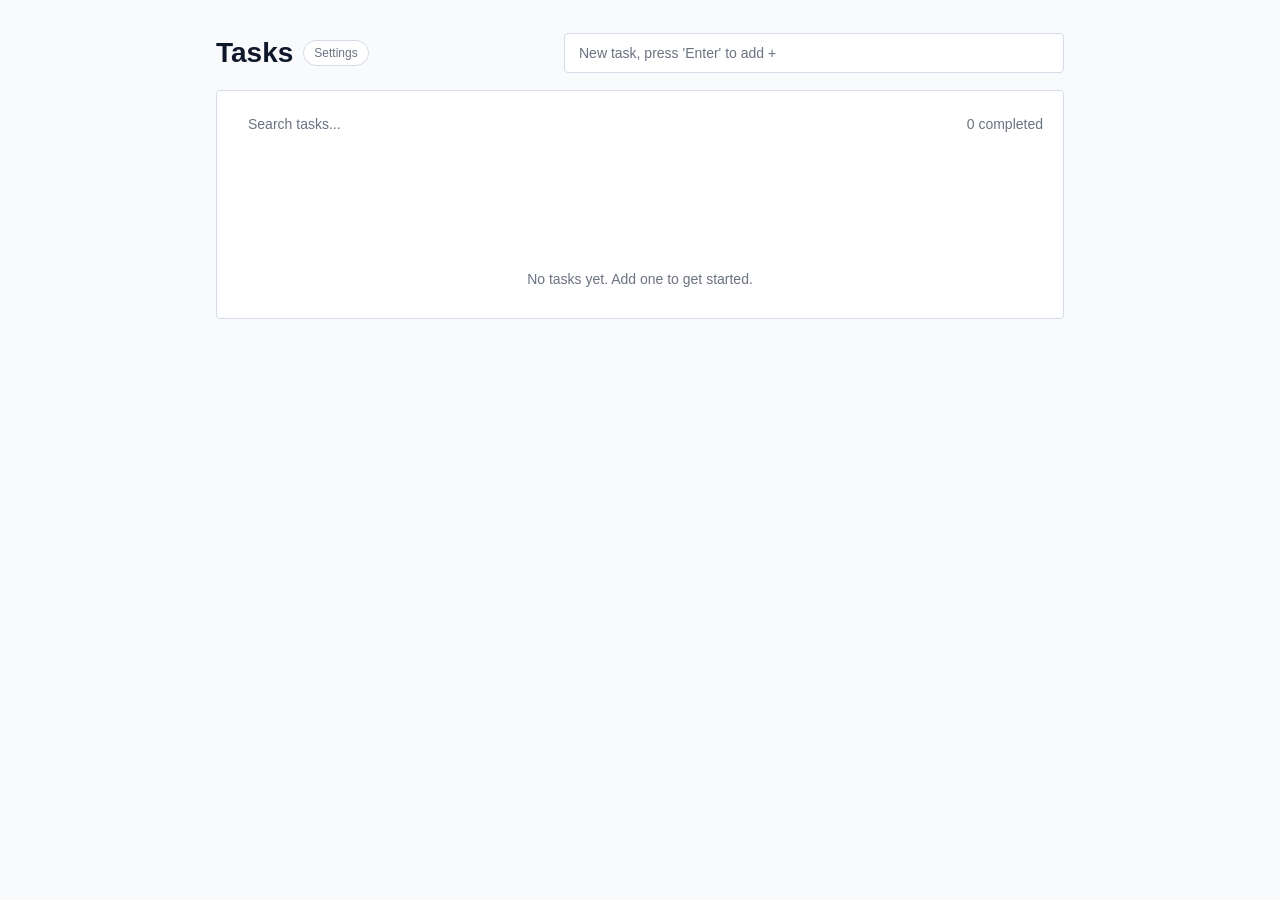
==== index.html @ 6a359b62 "Initial commit" ====
<!DOCTYPE html>
<html lang="en">
<head>
  <meta charset="UTF-8">
  <meta name="viewport" content="width=device-width, initial-scale=1.0">
<title data-i18n="title.tasks">Tasks</title>
  <link rel="icon" type="image/png" href="favicons/favicon.png">
  <link rel="stylesheet" href="styles.css">
</head>
<body>
  <div class="app">
    <header class="app-header">
      <div class="title-block">
        <h1 data-i18n="title.tasks">Tasks</h1>
        <a
          class="settings-link"
          href="settings.html"
          data-i18n="link.settings"
          data-i18n-title="link.settingsTitle"
          title="Open settings"
        >
          Settings
        </a>
      </div>
      <form id="taskForm" class="task-form header-form" autocomplete="off">
        <label
          class="visually-hidden"
          for="taskName"
          data-i18n="label.taskName"
        >
          Task name
        </label>
        <input
          id="taskName"
          name="taskName"
          type="text"
          placeholder="New task, press 'Enter' to add +"
          required
          title="Enter the name of the task and press 'Enter' to create it"
          data-i18n-placeholder="placeholder.taskName"
          data-i18n-title="title.taskNameInput"
        />
      </form>
    </header>

    <main>
      <section class="list-wrapper">
        <div class="list-header">
          <div class="list-header-actions">
            <div class="search-compact">
              <label
                class="visually-hidden"
                for="searchInput"
                data-i18n="label.search"
              >
                Search tasks
              </label>
              <div class="search-input-wrapper">
                <input
                  id="searchInput"
                  type="search"
                  placeholder="Search tasks..."
                  title="Search tasks by name and press 'Enter' to filter"
                  data-i18n-placeholder="placeholder.search"
                  data-i18n-title="title.searchInput"
                />
                <button
                  id="clearSearchBtn"
                  class="clear-search-btn"
                  type="button"
                  aria-label="Clear search"
                  title="Clear search"
                  data-i18n-aria-label="aria.clearSearch"
                  data-i18n-title="title.clearSearch"
                  style="display: none;"
                >
                  ×
                </button>
              </div>
            </div>
            <span class="stat completed" id="completedTasks">0 completed</span>
          </div>
        </div>
        <ul
          id="taskList"
          class="task-list"
          aria-label="Tasks"
          aria-live="polite"
          data-i18n-aria-label="aria.taskList"
        ></ul>
        <p
          id="emptyState"
          class="empty-state"
          data-i18n="empty.default"
        >
          No tasks yet. Add one to get started.
        </p>
      </section>
    </main>
  </div>

  <script src="translations.js" defer></script>
  <script src="additional-settings/confetti.js" defer></script>
  <script src="script.js" defer></script>
</body>
</html>
---- styles.css ----
:root {
  color-scheme: light;
  --color-bg: #f8fafc;
  --color-surface: #ffffff;
  --color-surface-strong: #f1f5f9;
  --color-surface-alt: #f1f5f9;
  --color-border: #d5dbe6;
  --color-border-strong: #b8c4d5;
  --color-text: #0f172a;
  --color-text-muted: #6b7280;
  --color-text-soft: #94a3b8;
  --color-code-bg: #f3f6fb;
  --color-primary: #2563eb;
  --color-primary-strong: #1d4ed8;
  --color-primary-soft: #e0e7ff;
  --color-danger: #ef4444;
  --color-danger-strong: #dc2626;
  --color-danger-soft: #fee2e2;
  --color-neutral: #ffffff;
  --color-neutral-border: #d5dbe6;
}

:root[data-theme="dark"] {
  color-scheme: dark;
  --color-bg: #0b1220;
  --color-surface: #111827;
  --color-surface-strong: #1a2433;
  --color-surface-alt: #162032;
  --color-border: #1f2a3b;
  --color-border-strong: #32425a;
  --color-text: #e5e7eb;
  --color-text-muted: #9ca3af;
  --color-text-soft: #94a3b8;
  --color-code-bg: #0f172a;
  --color-primary: #60a5fa;
  --color-primary-strong: #3b82f6;
  --color-primary-soft: #1e293b;
  --color-danger: #f87171;
  --color-danger-strong: #ef4444;
  --color-danger-soft: #2f1b1b;
  --color-neutral: #111827;
  --color-neutral-border: #1f2a3b;
}

* {
  box-sizing: border-box;
}

body {
  margin: 0;
  background: var(--color-bg);
  color: var(--color-text);
  font-family: sans-serif;
  font-size: 14px;
  line-height: 1.5;
}

.app {
  max-width: 880px;
  margin: 0 auto;
  padding: 32px 16px 48px;
}

.app-header {
  display: flex;
  justify-content: space-between;
  align-items: center;
  gap: 16px;
  margin-bottom: 16px;
  flex-wrap: nowrap;
}

.title-block h1 {
  margin: 0;
  font-size: 28px;
}

.title-block {
  display: flex;
  align-items: center;
  gap: 10px;
}

.settings-link {
  display: inline-flex;
  align-items: center;
  gap: 6px;
  padding: 6px 10px;
  border-radius: 999px;
  border: 1px solid var(--color-border);
  background: var(--color-surface);
  color: var(--color-text-muted);
  font-size: 12px;
  line-height: 1;
  text-decoration: none;
  transition: background 0.2s ease, border-color 0.2s ease, color 0.2s ease;
}

.settings-link:hover {
  border-color: var(--color-border-strong);
  color: var(--color-text);
  background: var(--color-surface-strong);
}

.settings-link:active,
.settings-link:focus-visible {
  outline: none;
  border-color: var(--color-primary);
  color: var(--color-text);
}

.subtitle {
  margin: 4px 0 0;
  color: var(--color-text-muted);
}

.stats {
  display: flex;
  gap: 8px;
  align-items: center;
  flex-wrap: wrap;
}

.stat {
  background: transparent;
  border: none;
  padding: 0;
  border-radius: 0;
  font-weight: 500;
  color: var(--color-text-muted);
}

.stat.completed {
  color: var(--color-text-muted);
}

.task-form {
  display: flex;
  align-items: center;
  gap: 8px;
}

.header-form {
  flex: 1;
  justify-content: flex-end;
}

label {
  font-weight: 500;
}

input[type="text"],
input[type="search"],
input[type="email"],
textarea {
  width: 100%;
  min-height: 40px;
  padding: 10px 14px;
  border: 1px solid var(--color-border);
  border-radius: 4px;
  background: var(--color-surface);
  color: var(--color-text);
  font-size: 14px;
}

input::placeholder,
textarea::placeholder {
  color: var(--color-text-muted);
}

input:focus,
textarea:focus {
  outline: none;
  border-color: var(--color-border-strong);
}

.settings-select {
  min-height: 40px;
  padding: 10px 14px;
  border: 1px solid var(--color-border);
  border-radius: 4px;
  background: var(--color-surface);
  color: var(--color-text);
  font-size: 14px;
  appearance: none;
  -webkit-appearance: none;
  -moz-appearance: none;
  background-image: none;
  background-repeat: no-repeat;
}

.settings-select:focus {
  outline: none;
  border-color: var(--color-border-strong);
}

button {
  min-height: 40px;
  padding: 10px 14px;
  border-radius: 4px;
  border: 1px solid var(--color-neutral-border);
  background: var(--color-neutral);
  color: var(--color-text);
  cursor: pointer;
  transition: background 0.2s ease, border-color 0.2s ease, color 0.2s ease;
  font-weight: 500;
}

button:hover {
  border-color: var(--color-border-strong);
}

button:disabled {
  opacity: 0.75;
  cursor: not-allowed;
}

button.primary {
  background: var(--color-primary);
  border-color: var(--color-primary);
  color: var(--color-surface);
}

button.primary:hover {
  background: var(--color-primary-strong);
  border-color: var(--color-primary-strong);
}

button.secondary {
  background: var(--color-surface-alt);
  border-color: var(--color-border);
}

button.secondary:hover {
  background: var(--color-primary-soft);
  color: var(--color-primary);
  border-color: var(--color-primary);
}

button.danger {
  background: var(--color-danger-soft);
  border-color: var(--color-danger);
  color: var(--color-danger-strong);
}

button.danger:hover {
  border-color: var(--color-danger-strong);
  color: var(--color-danger-strong);
}

.list-wrapper {
  background: var(--color-surface);
  border: 1px solid var(--color-border);
  border-radius: 4px;
}

.list-header {
  display: flex;
  align-items: center;
  justify-content: space-between;
  gap: 8px;
  padding: 0 4px 8px;
}

.list-header h2 {
  margin: 0;
  font-size: 18px;
}

.hint {
  color: var(--color-text-muted);
  font-size: 12px;
}

.list-header-actions {
  display: flex;
  align-items: center;
  gap: 10px;
  width: 100%;
}

.list-header-actions .stat.completed {
  margin-left: auto;
}

.search-input-wrapper {
  position: relative;
}

#searchInput {
  border-color: transparent;
  transition: border-color 0.2s ease;
}

#searchInput:hover {
  border-color: var(--color-border);
}

#searchInput:focus {
  border-color: var(--color-border-strong);
}

.search-compact input[type="search"] {
  min-height: 34px;
  padding: 8px 30px 8px 10px;
  max-width: 220px;
}

.search-compact input[type="search"]::-webkit-search-cancel-button {
  -webkit-appearance: none;
  height: 0;
  width: 0;
}

.search-compact input[type="search"]::-ms-clear {
  display: none;
  width: 0;
  height: 0;
}

.clear-search-btn {
  position: absolute;
  right: 6px;
  top: 50%;
  transform: translateY(-50%);
  width: 20px;
  height: 20px;
  min-width: 20px;
  border-radius: 2px;
  min-height: 20px;
  max-width: 20px;
  max-height: 20px;
  display: inline-flex;
  align-items: center;
  justify-content: center;
  border: none;
  background: transparent;
  color: var(--color-text-muted);
  font-size: 14px;
  line-height: 1;
  padding: 0;
  font-weight: 400;
  cursor: pointer;
  transition: background 0.2s ease, color 0.2s ease;
}

.clear-search-btn:hover {
  background: var(--color-surface-strong);
  color: var(--color-text);
}

.clear-search-btn:active {
  background: var(--color-surface-alt);
}

.task-form input[type="text"] {
  width: 80%;
  max-width: 500px;
}

.task-list {
  list-style: none;
  padding: 0;
  margin: 0;
}

.task-item {
  display: flex;
  align-items: center;
  justify-content: space-between;
  gap: 12px;
  padding: 12px 8px;
  background: transparent;
}

.task-item.dragging {
  opacity: 0.75;
  background: var(--color-surface-strong);
}

.task-item:hover {
  background: rgba(241, 245, 249, 0.4);
}

[data-theme="dark"] .task-item:hover {
  background: var(--color-bg);
}

.task-main {
  display: grid;
  grid-template-columns: 1fr auto;
  gap: 10px;
  align-items: center;
  flex: 1;
}

.task-checkbox {
  width: 20px;
  height: 20px;
  accent-color: var(--color-primary);
  cursor: pointer;
  border: 1px solid var(--color-border);
  border-radius: 4px;
  background: var(--color-surface);
}

.task-name {
  display: block;
  word-break: break-word;
  cursor: text;
  font-weight: 500;
  font-size: 18px;
}

.task-name.completed {
  color: var(--color-text-muted);
  text-decoration: line-through;
}

.task-edit-input {
  width: 100%;
  min-height: 36px;
  padding: 8px 10px;
}

.task-actions {
  display: flex;
  gap: 6px;
}

.task-actions .small {
  min-height: 28px;
  padding: 4px 8px;
  font-size: 12px;
}

.task-item.editing .task-name {
  display: none;
}

.task-item.editing .task-edit-input {
  display: block;
}

.task-edit-input {
  display: none;
}

.empty-state {
  text-align: center;
  color: var(--color-text-muted);
  margin: 14px 0 12px;
}

.settings-page {
  max-width: 960px;
}

.settings-header {
  display: flex;
  align-items: center;
  justify-content: space-between;
  gap: 16px;
  margin-bottom: 20px;
}

.page-nav {
  display: flex;
  gap: 12px;
}

.nav-link {
  display: inline-flex;
  align-items: center;
  padding: 8px 12px;
  border: 1px solid var(--color-border);
  border-radius: 6px;
  background: var(--color-surface);
  color: var(--color-text);
  text-decoration: none;
  font-weight: 500;
  transition: background 0.2s ease, border-color 0.2s ease, color 0.2s ease;
}

.nav-link:hover {
  background: var(--color-surface-strong);
  border-color: var(--color-border-strong);
}

.nav-link:active,
.nav-link:focus-visible {
  outline: none;
  border-color: var(--color-primary);
}

.settings-content {
  display: grid;
  gap: 16px;
}

.settings-row {
  display: flex;
  align-items: center;
  justify-content: space-between;
  gap: 12px;
  flex-wrap: wrap;
}

.settings-actions {
  display: flex;
  align-items: center;
  gap: 10px;
  flex-wrap: wrap;
}

.settings-actions button {
  flex-shrink: 0;
}

.settings-actions button:disabled {
  opacity: 0.5;
  cursor: not-allowed;
}

.settings-actions button:disabled:hover {
  border-color: var(--color-neutral-border);
}

.settings-toggle {
  position: relative;
  display: inline-flex;
  align-items: center;
  cursor: pointer;
}

.settings-toggle input {
  position: absolute;
  opacity: 0;
  width: 100%;
  height: 100%;
  margin: 0;
  cursor: pointer;
}

.settings-toggle .switch {
  width: 42px;
  height: 24px;
  border-radius: 999px;
  background: var(--color-border);
  display: inline-flex;
  align-items: center;
  padding: 2px;
  box-sizing: border-box;
  transition: background 0.2s ease, box-shadow 0.2s ease;
}

.settings-toggle .switch-handle {
  width: 20px;
  height: 20px;
  border-radius: 999px;
  background: var(--color-surface);
  box-shadow: 0 1px 2px rgba(0, 0, 0, 0.08);
  transition: transform 0.2s ease, box-shadow 0.2s ease;
  transform: translateX(0);
}

.settings-toggle input:checked + .switch {
  background: var(--color-primary);
  box-shadow: 0 0 0 2px rgba(37, 99, 235, 0.15);
}

.settings-toggle input:checked + .switch .switch-handle {
  transform: translateX(18px);
}

.settings-toggle input:focus-visible + .switch {
  box-shadow: 0 0 0 2px rgba(37, 99, 235, 0.25);
}

.setting-label h3 {
  margin: 0 0 4px;
}

.setting-label p {
  margin: 0;
}

.reset-row button {
  flex-shrink: 0;
}

.settings-card {
  background: var(--color-surface);
  border: 1px solid var(--color-border);
  border-radius: 8px;
  padding: 18px 20px;
  box-shadow: 0 1px 1px rgba(0, 0, 0, 0.02);
}

.settings-card__header h3 {
  margin: 0 0 4px;
}

.settings-card__header .hint {
  margin: 0;
}

.confetti-container {
  position: fixed;
  inset: 0;
  pointer-events: none;
  overflow: hidden;
  z-index: 9999;
}

.confetti-piece {
  position: absolute;
  width: 8px;
  height: 12px;
  opacity: 0.9;
  border-radius: 2px;
  animation: confetti-fall var(--duration, 1.8s) ease-out forwards;
}

@keyframes confetti-fall {
  0% {
    transform: translate3d(0, var(--y-start, -10vh), 0) rotate(0deg);
  }
  100% {
    transform: translate3d(
      var(--x-end, 0),
      var(--y-end, 110vh),
      0
    )
      rotate(720deg);
  }
}

.visually-hidden {
  position: absolute;
  width: 1px;
  height: 1px;
  padding: 0;
  margin: -1px;
  overflow: hidden;
  clip: rect(0, 0, 0, 0);
  white-space: nowrap;
  border: 0;
}

.list-header-actions {
  padding-top: 16px;
  padding-right: 16px;
  padding-left: 16px;
}

.task-main {
  padding-right: 16px;
  padding-left: 16px;
}

p#emptyState {
  padding-bottom: 16px;
}

ul#taskList {
  margin-bottom: 120px;
}

@media (max-width: 640px) {
  .task-form {
    width: 100%;
  }

  .app-header {
    flex-direction: column;
    align-items: flex-start;
    flex-wrap: wrap;
  }

  .task-form input[type="text"] {
    width: 100%;
    max-width: none;
  }

  .task-actions {
    flex-direction: column;
  }

  .task-item {
    align-items: flex-start;
  }
}
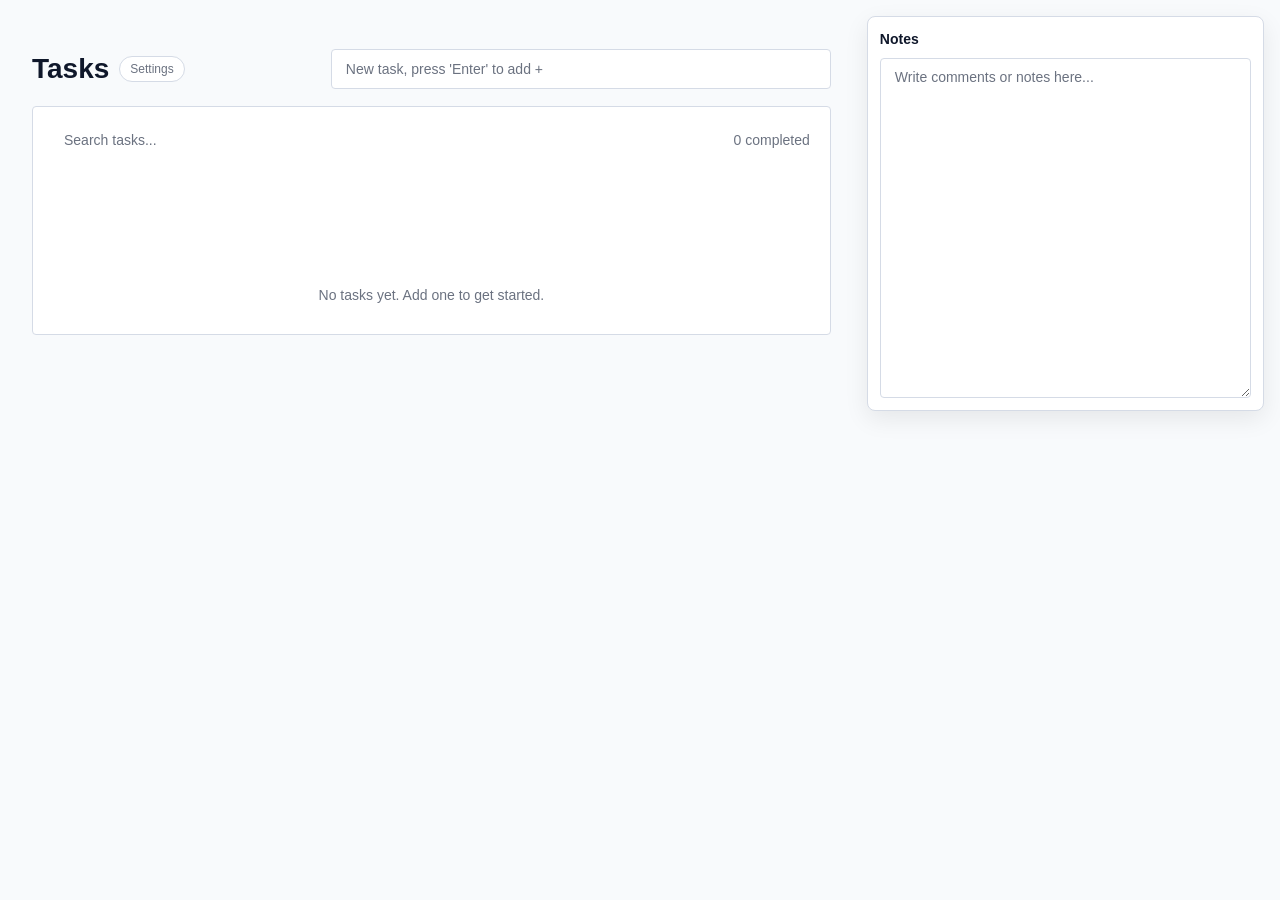
==== commit 9600e69a: "Adding "Notes" features - Adding a sticky Notes textarea - Feature can be enabled/disabled in settin" ====
--- a/index.html
+++ b/index.html
@@ -6,101 +6,132 @@
 <title data-i18n="title.tasks">Tasks</title>
   <link rel="icon" type="image/png" href="favicons/favicon.png">
   <link rel="stylesheet" href="styles.css">
+  <link rel="stylesheet" href="additional-settings/notes/notes.css">
 </head>
 <body>
-  <div class="app">
-    <header class="app-header">
-      <div class="title-block">
-        <h1 data-i18n="title.tasks">Tasks</h1>
-        <a
-          class="settings-link"
-          href="settings.html"
-          data-i18n="link.settings"
-          data-i18n-title="link.settingsTitle"
-          title="Open settings"
+  <div class="layout" id="layoutRoot">
+    <div class="app">
+      <header class="app-header">
+        <div class="title-block">
+          <h1 data-i18n="title.tasks">Tasks</h1>
+          <a
+            class="settings-link"
+            href="settings.html"
+            data-i18n="link.settings"
+            data-i18n-title="link.settingsTitle"
+            title="Open settings"
+          >
+            Settings
+          </a>
+        </div>
+        <form id="taskForm" class="task-form header-form" autocomplete="off">
+          <label
+            class="visually-hidden"
+            for="taskName"
+            data-i18n="label.taskName"
+          >
+            Task name
+          </label>
+          <input
+            id="taskName"
+            name="taskName"
+            type="text"
+            placeholder="New task, press 'Enter' to add +"
+            required
+            title="Enter the name of the task and press 'Enter' to create it"
+            data-i18n-placeholder="placeholder.taskName"
+            data-i18n-title="title.taskNameInput"
+          />
+        </form>
+      </header>
+
+      <main>
+        <section class="list-wrapper">
+          <div class="list-header">
+            <div class="list-header-actions">
+              <div class="search-compact">
+                <label
+                  class="visually-hidden"
+                  for="searchInput"
+                  data-i18n="label.search"
+                >
+                  Search tasks
+                </label>
+                <div class="search-input-wrapper">
+                  <input
+                    id="searchInput"
+                    type="search"
+                    placeholder="Search tasks..."
+                    title="Search tasks by name and press 'Enter' to filter"
+                    data-i18n-placeholder="placeholder.search"
+                    data-i18n-title="title.searchInput"
+                  />
+                  <button
+                    id="clearSearchBtn"
+                    class="clear-search-btn"
+                    type="button"
+                    aria-label="Clear search"
+                    title="Clear search"
+                    data-i18n-aria-label="aria.clearSearch"
+                    data-i18n-title="title.clearSearch"
+                    style="display: none;"
+                  >
+                    ×
+                  </button>
+                </div>
+              </div>
+              <span class="stat completed" id="completedTasks">0 completed</span>
+            </div>
+          </div>
+          <ul
+            id="taskList"
+            class="task-list"
+            aria-label="Tasks"
+            aria-live="polite"
+            data-i18n-aria-label="aria.taskList"
+          ></ul>
+          <p
+            id="emptyState"
+            class="empty-state"
+            data-i18n="empty.default"
+          >
+            No tasks yet. Add one to get started.
+          </p>
+        </section>
+      </main>
+    </div>
+
+    <aside class="comment-pad" aria-label="Comments scratchpad">
+      <div class="comment-pad__header">
+        <span
+          class="comment-pad__title"
+          data-i18n="notes.title"
         >
-          Settings
-        </a>
+          Notes
+        </span>
       </div>
-      <form id="taskForm" class="task-form header-form" autocomplete="off">
-        <label
-          class="visually-hidden"
-          for="taskName"
-          data-i18n="label.taskName"
-        >
-          Task name
-        </label>
-        <input
-          id="taskName"
-          name="taskName"
-          type="text"
-          placeholder="New task, press 'Enter' to add +"
-          required
-          title="Enter the name of the task and press 'Enter' to create it"
-          data-i18n-placeholder="placeholder.taskName"
-          data-i18n-title="title.taskNameInput"
-        />
-      </form>
-    </header>
-
-    <main>
-      <section class="list-wrapper">
-        <div class="list-header">
-          <div class="list-header-actions">
-            <div class="search-compact">
-              <label
-                class="visually-hidden"
-                for="searchInput"
-                data-i18n="label.search"
-              >
-                Search tasks
-              </label>
-              <div class="search-input-wrapper">
-                <input
-                  id="searchInput"
-                  type="search"
-                  placeholder="Search tasks..."
-                  title="Search tasks by name and press 'Enter' to filter"
-                  data-i18n-placeholder="placeholder.search"
-                  data-i18n-title="title.searchInput"
-                />
-                <button
-                  id="clearSearchBtn"
-                  class="clear-search-btn"
-                  type="button"
-                  aria-label="Clear search"
-                  title="Clear search"
-                  data-i18n-aria-label="aria.clearSearch"
-                  data-i18n-title="title.clearSearch"
-                  style="display: none;"
-                >
-                  ×
-                </button>
-              </div>
-            </div>
-            <span class="stat completed" id="completedTasks">0 completed</span>
-          </div>
-        </div>
-        <ul
-          id="taskList"
-          class="task-list"
-          aria-label="Tasks"
-          aria-live="polite"
-          data-i18n-aria-label="aria.taskList"
-        ></ul>
-        <p
-          id="emptyState"
-          class="empty-state"
-          data-i18n="empty.default"
-        >
-          No tasks yet. Add one to get started.
-        </p>
-      </section>
-    </main>
+      <label
+        class="visually-hidden"
+        for="commentPad"
+        data-i18n="notes.label"
+      >
+        Notes
+      </label>
+      <textarea
+        id="commentPad"
+        name="commentPad"
+        placeholder="Write comments or notes here..."
+        title="Write comments or notes here"
+        data-i18n-placeholder="notes.placeholder"
+        data-i18n-title="notes.titleAttr"
+        spellcheck="true"
+      ></textarea>
+    </aside>
   </div>
 
   <script src="translations.js" defer></script>
-  <script src="additional-settings/confetti.js" defer></script>
+  <script src="additional-settings/notes/notes.js" defer></script>
+  <script src="additional-settings/party-mode/confetti.js" defer></script>
   <script src="script.js" defer></script>
 </body>
 </html>
--- a/styles.css
+++ b/styles.css
@@ -55,10 +55,22 @@
   line-height: 1.5;
 }
 
+.layout {
+  display: flex;
+  justify-content: center;
+  align-items: flex-start;
+  gap: 20px;
+  padding: 16px;
+}
+
 .app {
-  max-width: 880px;
+  width: 880px;
   margin: 0 auto;
   padding: 32px 16px 48px;
+}
+
+.layout .app {
+  margin: 0;
 }
 
 .app-header {
@@ -692,3 +704,9 @@
   }
 }
 
+@media (max-width: 1100px) {
+  .layout {
+    flex-direction: column;
+  }
+}
+
--- a/additional-settings/notes/notes.css
+++ b/additional-settings/notes/notes.css
@@ -0,0 +1,57 @@
+.layout.no-notes {
+  display: block;
+  padding: 0 16px;
+}
+
+.layout.no-notes .app {
+  margin: 0 auto;
+}
+
+.comment-pad {
+  position: sticky;
+  top: 20px;
+  align-self: flex-start;
+  width: 420px;
+  max-height: calc(100vh - 40px);
+  padding: 12px;
+  border: 1px solid var(--color-border);
+  border-radius: 8px;
+  background: var(--color-surface);
+  box-shadow: 0 8px 24px rgba(0, 0, 0, 0.08);
+  display: flex;
+  flex-direction: column;
+  gap: 8px;
+  z-index: 5;
+}
+
+.comment-pad textarea {
+  min-height: 340px;
+  resize: vertical;
+  font-family: inherit;
+}
+
+.comment-pad__header {
+  display: flex;
+  align-items: baseline;
+  justify-content: space-between;
+  gap: 8px;
+}
+
+.comment-pad__title {
+  font-weight: 700;
+  color: var(--color-text);
+}
+
+.comment-pad__hint {
+  color: var(--color-text-muted);
+  font-size: 12px;
+}
+
+@media (max-width: 1100px) {
+  .comment-pad {
+    position: static;
+    width: 100%;
+    max-width: none;
+  }
+}
+
